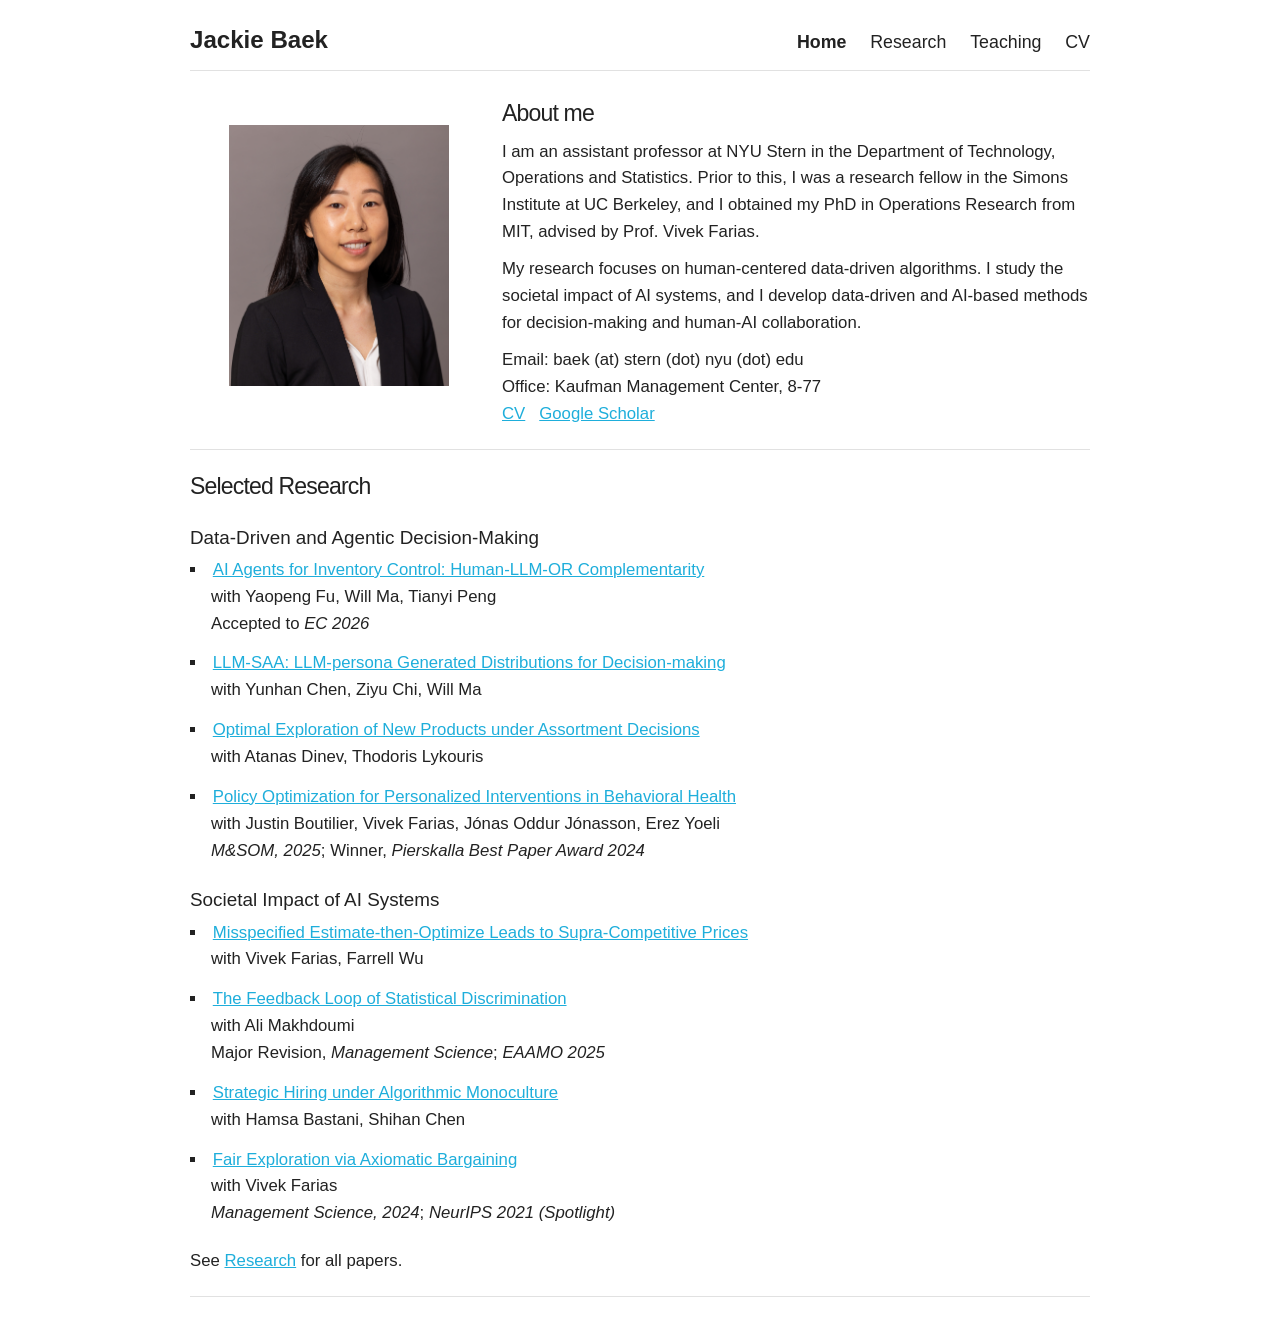
==== index.html @ e452ae92 "update" ====
<!DOCTYPE html>
<html lang="en">
<head>

<!-- Google tag (gtag.js) -->
<script async src="https://www.googletagmanager.com/gtag/js?id=G-JCWWLEYW8F"></script>
<script>
  window.dataLayer = window.dataLayer || [];
  function gtag(){dataLayer.push(arguments);}
  gtag('js', new Date());

  gtag('config', 'G-JCWWLEYW8F');
</script>

  <!-- Basic Page Needs
  –––––––––––––––––––––––––––––––––––––––––––––––––– -->
  <meta charset="utf-8">
  <title>Jackie Baek</title>
  <meta name="description" content="">
  <meta name="author" content="">

  <!-- Mobile Specific Metas
  –––––––––––––––––––––––––––––––––––––––––––––––––– -->
  <meta name="viewport" content="width=device-width, initial-scale=1">

  <!-- FONT
  –––––––––––––––––––––––––––––––––––––––––––––––––– -->
  <link href='https://fonts.googleapis.com/css?family=Open+Sans' rel='stylesheet' type='text/css'>

  <!-- CSS
  –––––––––––––––––––––––––––––––––––––––––––––––––– -->
  <link rel="stylesheet" href="normalize.css">
  <link rel="stylesheet" href="skeleton.css">

  <style>
    .topnav { margin-top: 2rem; font-size: 1.7rem; display: flex; align-items: baseline; justify-content: space-between; }
    .topnav .brand { color: #222; text-decoration: none; font-size: 2.3rem; font-weight: 600; }
    .topnav .navlinks a { color: #222; text-decoration: none; margin-left: 1.8rem; }
    .topnav .navlinks a:hover { text-decoration: underline; }
    .topnav .navlinks a.active { font-weight: 600; }
    .topnav-rule { margin: 1rem 0 0 0; }
    .theme { font-size: 1.8rem; font-weight: 400; margin-bottom: 0.4rem; }
    .theme-desc { color: #777; font-size: 1.5rem; margin: 0 0 0.8rem 0; }
    .eight.columns p { margin-bottom: 1rem; }
  </style>

</head>
<body>

  <!-- Primary Page Layout
  –––––––––––––––––––––––––––––––––––––––––––––––––– -->
  <div class="container">

    <div class="topnav">
        <a href="index.html" class="brand">Jackie Baek</a>
        <div class="navlinks">
            <a href="index.html" class="active">Home</a>
            <a href="publications.html">Research</a>
            <a href="teaching.html">Teaching</a>
            <a href="CV/baek_cv.pdf">CV</a>
        </div>
    </div>

    <hr class="topnav-rule">

    <div class="row" style="margin-top: 3%">
        <div class="four columns" style="margin-top: 3%">
            <img src="profile.jpg" width="80%" style="margin-left: 14%;">
        </div>
        <div class="eight columns">
            <h4 style="font-size: 2.2rem; font-weight: 400; margin-bottom: 0.9rem;">About me</h4>
                <p>
    I am an assistant professor at NYU Stern in the
    <a class="hidelink" href="https://www.stern.nyu.edu/experience-stern/about/departments-centers-initiatives/academic-departments/ioms-dept">Department of Technology, Operations and Statistics</a>.
    Prior to this, I was a research fellow in the <a class='hidelink' href="https://simons.berkeley.edu/">Simons Institute at UC Berkeley</a>, and
    I obtained my PhD in <a class="hidelink" href="https://orc.mit.edu/">Operations Research from MIT</a>, advised by <a class="hidelink" href="http://web.mit.edu/vivekf/www/">Prof. Vivek Farias</a>.
  </p>
  <p>
My research focuses on human-centered data-driven algorithms.
I study the societal impact of AI systems, and I develop data-driven and AI-based methods for decision-making and human-AI collaboration.
                </p>
<b style="font-weight: 400">Email</b>: baek (at) stern (dot) nyu (dot) edu <br>
<b style="font-weight: 400">Office</b>: Kaufman Management Center, 8-77 <br>
<a href="CV/baek_cv.pdf">CV</a>
&nbsp;
<a href="https://scholar.google.com/citations?user=Zjz3ZpMAAAAJ&hl">Google Scholar</a>

        </div>
    </div>
          <hr>
          <h4 style="font-size: 2.2rem; font-weight: 400;"> Selected Research </h4>
          <h6 class="theme"> Data-Driven and Agentic Decision-Making </h6>
    <ul>
            <li>
                <a href="https://arxiv.org/abs/2602.12631">AI Agents for Inventory Control: Human-LLM-OR Complementarity</a>
                <dd>with Yaopeng Fu, Will Ma, Tianyi Peng</dd>
                <dd>Accepted to <em>EC 2026</em></dd>
            </li>
            <li>
                <a href="https://arxiv.org/abs/2602.06357">LLM-SAA: LLM-persona Generated Distributions for Decision-making</a>
                <dd>with Yunhan Chen, Ziyu Chi, Will Ma</dd>
            </li>
            <li>
                <a href="https://arxiv.org/abs/2604.18800">Optimal Exploration of New Products under Assortment Decisions</a>
                <dd>with Atanas Dinev, Thodoris Lykouris</dd>
            </li>
            <li>
                <a href="https://pubsonline.informs.org/doi/full/10.1287/msom.2023.0548">Policy Optimization for Personalized Interventions in Behavioral Health</a>
                <dd>with Justin Boutilier, Vivek Farias, Jónas Oddur Jónasson, Erez Yoeli</dd>
                <dd><em>M&amp;SOM, 2025</em>; Winner, <em>Pierskalla Best Paper Award 2024</em></dd>
            </li>
    </ul>


          <h6 class="theme"> Societal Impact of AI Systems </h6>
    <ul>
            <li>
                <a href="https://arxiv.org/abs/2605.16064">Misspecified Estimate-then-Optimize Leads to Supra-Competitive Prices</a>
                <dd>with Vivek Farias, Farrell Wu</dd>
            </li>

            <li>
                <a href="https://papers.ssrn.com/sol3/papers.cfm?abstract_id=4658797">The Feedback Loop of Statistical Discrimination</a>
                <dd>with Ali Makhdoumi</dd>
                <dd>Major Revision, <em>Management Science</em>; <em>EAAMO 2025</em></dd>
            </li>
            <li>
                <a href="https://arxiv.org/abs/2502.20063">Strategic Hiring under Algorithmic Monoculture </a>
                <dd>with Hamsa Bastani, Shihan Chen</dd>
            </li>
            <li>
                <a href="https://pubsonline.informs.org/doi/abs/10.1287/mnsc.2022.01985">Fair Exploration via Axiomatic Bargaining</a>
                <dd>with Vivek Farias</dd>
                <dd><em>Management Science, 2024</em>; <em>NeurIPS 2021 (Spotlight)</em></dd>
            </li>


    </ul>

          <p style="margin-top: 1.5rem;">See <a href="publications.html">Research</a> for all papers.</p>

    <hr>

  </div>

<!-- End Document
  –––––––––––––––––––––––––––––––––––––––––––––––––– -->
</body>
</html>
---- skeleton.css ----
/*
* Skeleton V2.0.4
* Copyright 2014, Dave Gamache
* www.getskeleton.com
* Free to use under the MIT license.
* http://www.opensource.org/licenses/mit-license.php
* 12/29/2014
*/


/* Table of contents
â€“â€“â€“â€“â€“â€“â€“â€“â€“â€“â€“â€“â€“â€“â€“â€“â€“â€“â€“â€“â€“â€“â€“â€“â€“â€“â€“â€“â€“â€“â€“â€“â€“â€“â€“â€“â€“â€“â€“â€“â€“â€“â€“â€“â€“â€“â€“â€“â€“â€“
- Grid
- Base Styles
- Typography
- Links
- Buttons
- Forms
- Lists
- Code
- Tables
- Spacing
- Utilities
- Clearing
- Media Queries
*/


/* Grid
â€“â€“â€“â€“â€“â€“â€“â€“â€“â€“â€“â€“â€“â€“â€“â€“â€“â€“â€“â€“â€“â€“â€“â€“â€“â€“â€“â€“â€“â€“â€“â€“â€“â€“â€“â€“â€“â€“â€“â€“â€“â€“â€“â€“â€“â€“â€“â€“â€“â€“ */
.container {
  position: relative;
  width: 100%;
  max-width: 900px;
  margin: 0 auto;
  padding: 0 20px;
  box-sizing: border-box; }
.column,
.columns {
  width: 100%;
  float: left;
  box-sizing: border-box; }

/* For devices larger than 400px */
@media (min-width: 400px) {
  .container {
    width: 85%;
    padding: 0; }
}

/* For devices larger than 550px */
@media (min-width: 550px) {
  .container {
    width: 80%; }
  .column,
  .columns {
    margin-left: 4%; }
  .column:first-child,
  .columns:first-child {
    margin-left: 0; }

  .one.column,
  .one.columns                    { width: 4.66666666667%; }
  .two.columns                    { width: 13.3333333333%; }
  .three.columns                  { width: 22%;            }
  .four.columns                   { width: 30.6666666667%; }
  .five.columns                   { width: 39.3333333333%; }
  .six.columns                    { width: 48%;            }
  .seven.columns                  { width: 56.6666666667%; }
  .eight.columns                  { width: 65.3333333333%; }
  .nine.columns                   { width: 74.0%;          }
  .ten.columns                    { width: 82.6666666667%; }
  .eleven.columns                 { width: 91.3333333333%; }
  .twelve.columns                 { width: 100%; margin-left: 0; }

  .one-third.column               { width: 30.6666666667%; }
  .two-thirds.column              { width: 65.3333333333%; }

  .one-half.column                { width: 48%; }

  /* Offsets */
  .offset-by-one.column,
  .offset-by-one.columns          { margin-left: 8.66666666667%; }
  .offset-by-two.column,
  .offset-by-two.columns          { margin-left: 17.3333333333%; }
  .offset-by-three.column,
  .offset-by-three.columns        { margin-left: 26%;            }
  .offset-by-four.column,
  .offset-by-four.columns         { margin-left: 34.6666666667%; }
  .offset-by-five.column,
  .offset-by-five.columns         { margin-left: 43.3333333333%; }
  .offset-by-six.column,
  .offset-by-six.columns          { margin-left: 52%;            }
  .offset-by-seven.column,
  .offset-by-seven.columns        { margin-left: 60.6666666667%; }
  .offset-by-eight.column,
  .offset-by-eight.columns        { margin-left: 69.3333333333%; }
  .offset-by-nine.column,
  .offset-by-nine.columns         { margin-left: 78.0%;          }
  .offset-by-ten.column,
  .offset-by-ten.columns          { margin-left: 86.6666666667%; }
  .offset-by-eleven.column,
  .offset-by-eleven.columns       { margin-left: 95.3333333333%; }

  .offset-by-one-third.column,
  .offset-by-one-third.columns    { margin-left: 34.6666666667%; }
  .offset-by-two-thirds.column,
  .offset-by-two-thirds.columns   { margin-left: 69.3333333333%; }

  .offset-by-one-half.column,
  .offset-by-one-half.columns     { margin-left: 52%; }

}


/* Base Styles
â€“â€“â€“â€“â€“â€“â€“â€“â€“â€“â€“â€“â€“â€“â€“â€“â€“â€“â€“â€“â€“â€“â€“â€“â€“â€“â€“â€“â€“â€“â€“â€“â€“â€“â€“â€“â€“â€“â€“â€“â€“â€“â€“â€“â€“â€“â€“â€“â€“â€“ */
/* NOTE
html is set to 62.5% so that all the REM measurements throughout Skeleton
are based on 10px sizing. So basically 1.5rem = 15px :) */
html {
  font-size: 65.5%; }
body {
  font-size: 1.6em; /* currently ems cause chrome bug misinterpreting rems on body element */
  line-height: 1.6;
  font-weight: 200;
  font-family: "Raleway", "HelveticaNeue", "Helvetica Neue", "Open+Sans" Helvetica, Arial, sans-serif;
  color: #222; }


/* Typography
â€“â€“â€“â€“â€“â€“â€“â€“â€“â€“â€“â€“â€“â€“â€“â€“â€“â€“â€“â€“â€“â€“â€“â€“â€“â€“â€“â€“â€“â€“â€“â€“â€“â€“â€“â€“â€“â€“â€“â€“â€“â€“â€“â€“â€“â€“â€“â€“â€“â€“ */
h1, h2, h3, h4, h5, h6 {
  margin-top: 0;
  margin-bottom: 2rem;
  font-weight: 200; }
h1 { font-size: 4.0rem; line-height: 1.2;  letter-spacing: -.1rem;}
h2 { font-size: 3.6rem; line-height: 1.25; letter-spacing: -.1rem; }
h3 { font-size: 3.0rem; line-height: 1.3;  letter-spacing: -.1rem; }
h4 { font-size: 2.4rem; line-height: 1.35; letter-spacing: -.08rem; }
h5 { font-size: 1.8rem; line-height: 1.2;  letter-spacing: -.05rem; }
h6 { font-size: 1.5rem; line-height: 1.6;  letter-spacing: 0; }

/* Larger than phablet */
@media (min-width: 550px) {
  h1 { font-size: 5.0rem; }
  h2 { font-size: 4.2rem; }
  h3 { font-size: 3.6rem; }
  h4 { font-size: 3.0rem; }
  h5 { font-size: 2.4rem; }
  h6 { font-size: 2.2rem; margin-top: 2.0rem; margin-bottom: 1.0rem;}
}

p {
  margin-top: 0; }


/* Links
â€“â€“â€“â€“â€“â€“â€“â€“â€“â€“â€“â€“â€“â€“â€“â€“â€“â€“â€“â€“â€“â€“â€“â€“â€“â€“â€“â€“â€“â€“â€“â€“â€“â€“â€“â€“â€“â€“â€“â€“â€“â€“â€“â€“â€“â€“â€“â€“â€“â€“ */
a {
  color: #1EAEDB; }
a:hover {
  color: #0FA0CE; }


/* Buttons
â€“â€“â€“â€“â€“â€“â€“â€“â€“â€“â€“â€“â€“â€“â€“â€“â€“â€“â€“â€“â€“â€“â€“â€“â€“â€“â€“â€“â€“â€“â€“â€“â€“â€“â€“â€“â€“â€“â€“â€“â€“â€“â€“â€“â€“â€“â€“â€“â€“â€“ */
.button,
button,
input[type="submit"],
input[type="reset"],
input[type="button"] {
  display: inline-block;
  height: 38px;
  padding: 0 30px;
  color: #555;
  text-align: center;
  font-size: 11px;
  font-weight: 600;
  line-height: 38px;
  letter-spacing: .1rem;
  text-transform: uppercase;
  text-decoration: none;
  white-space: nowrap;
  background-color: transparent;
  border-radius: 4px;
  border: 1px solid #bbb;
  cursor: pointer;
  box-sizing: border-box; }
.button:hover,
button:hover,
input[type="submit"]:hover,
input[type="reset"]:hover,
input[type="button"]:hover,
.button:focus,
button:focus,
input[type="submit"]:focus,
input[type="reset"]:focus,
input[type="button"]:focus {
  color: #333;
  border-color: #888;
  outline: 0; }
.button.button-primary,
button.button-primary,
input[type="submit"].button-primary,
input[type="reset"].button-primary,
input[type="button"].button-primary {
  color: #FFF;
  background-color: #33C3F0;
  border-color: #33C3F0; }
.button.button-primary:hover,
button.button-primary:hover,
input[type="submit"].button-primary:hover,
input[type="reset"].button-primary:hover,
input[type="button"].button-primary:hover,
.button.button-primary:focus,
button.button-primary:focus,
input[type="submit"].button-primary:focus,
input[type="reset"].button-primary:focus,
input[type="button"].button-primary:focus {
  color: #FFF;
  background-color: #1EAEDB;
  border-color: #1EAEDB; }


/* Forms
â€“â€“â€“â€“â€“â€“â€“â€“â€“â€“â€“â€“â€“â€“â€“â€“â€“â€“â€“â€“â€“â€“â€“â€“â€“â€“â€“â€“â€“â€“â€“â€“â€“â€“â€“â€“â€“â€“â€“â€“â€“â€“â€“â€“â€“â€“â€“â€“â€“â€“ */
input[type="email"],
input[type="number"],
input[type="search"],
input[type="text"],
input[type="tel"],
input[type="url"],
input[type="password"],
textarea,
select {
  height: 38px;
  padding: 6px 10px; /* The 6px vertically centers text on FF, ignored by Webkit */
  background-color: #fff;
  border: 1px solid #D1D1D1;
  border-radius: 4px;
  box-shadow: none;
  box-sizing: border-box; }
/* Removes awkward default styles on some inputs for iOS */
input[type="email"],
input[type="number"],
input[type="search"],
input[type="text"],
input[type="tel"],
input[type="url"],
input[type="password"],
textarea {
  -webkit-appearance: none;
     -moz-appearance: none;
          appearance: none; }
textarea {
  min-height: 65px;
  padding-top: 6px;
  padding-bottom: 6px; }
input[type="email"]:focus,
input[type="number"]:focus,
input[type="search"]:focus,
input[type="text"]:focus,
input[type="tel"]:focus,
input[type="url"]:focus,
input[type="password"]:focus,
textarea:focus,
select:focus {
  border: 1px solid #33C3F0;
  outline: 0; }
label,
legend {
  display: block;
  margin-bottom: .5rem;
  font-weight: 600; }
fieldset {
  padding: 0;
  border-width: 0; }
input[type="checkbox"],
input[type="radio"] {
  display: inline; }
label > .label-body {
  display: inline-block;
  margin-left: .5rem;
  font-weight: normal; }


/* Lists
â€“â€“â€“â€“â€“â€“â€“â€“â€“â€“â€“â€“â€“â€“â€“â€“â€“â€“â€“â€“â€“â€“â€“â€“â€“â€“â€“â€“â€“â€“â€“â€“â€“â€“â€“â€“â€“â€“â€“â€“â€“â€“â€“â€“â€“â€“â€“â€“â€“â€“ */
ul {
  list-style: square inside; margin-bottom: 1.5rem;}
ol {
  list-style: decimal inside; }
ol, ul {
  padding-left: 0;
  margin-top: 0; }
ul ul,
ul ol,
ol ol,
ol ul {
  list-style: circle inside;
  margin: 0.0rem 0 0.0rem 3rem;
  font-size: 100%; }

li {
  margin-bottom: 1.25rem;
}

li.sub {
    margin-bottom:0;
}

/* Paper
â€“â€“â€“â€“â€“â€“â€“â€“â€“â€“â€“â€“â€“â€“â€“â€“â€“â€“â€“â€“â€“â€“â€“â€“â€“â€“â€“â€“â€“â€“â€“â€“â€“â€“â€“â€“â€“â€“â€“â€“â€“â€“â€“â€“â€“â€“â€“â€“â€“â€“ */
paper {
  display: block;
  margin: 0 1.2rem;
  font-size: 90%;
  white-space: nowrap;
  background: #F1F1F1;
  border: 1px solid #E1E1E1;
  border-radius: 4px;
  padding: 1rem 1.5rem;
  white-space: pre; }

pre > paper {
}

/* Code
â€“â€“â€“â€“â€“â€“â€“â€“â€“â€“â€“â€“â€“â€“â€“â€“â€“â€“â€“â€“â€“â€“â€“â€“â€“â€“â€“â€“â€“â€“â€“â€“â€“â€“â€“â€“â€“â€“â€“â€“â€“â€“â€“â€“â€“â€“â€“â€“â€“â€“ */
code {
  padding: .2rem .5rem;
  margin: 0 .2rem;
  font-size: 90%;
  white-space: nowrap;
  background: #F1F1F1;
  border: 1px solid #E1E1E1;
  border-radius: 4px; }
pre > code {
  display: block;
  padding: 1rem 1.5rem;
  white-space: pre; }


/* Tables
â€“â€“â€“â€“â€“â€“â€“â€“â€“â€“â€“â€“â€“â€“â€“â€“â€“â€“â€“â€“â€“â€“â€“â€“â€“â€“â€“â€“â€“â€“â€“â€“â€“â€“â€“â€“â€“â€“â€“â€“â€“â€“â€“â€“â€“â€“â€“â€“â€“â€“ */
th,
td {
  padding: 12px 15px;
  text-align: left;
  border-bottom: 1px solid #E1E1E1; }
th:first-child,
td:first-child {
  padding-left: 0; }
th:last-child,
td:last-child {
  padding-right: 0; }


/* Spacing
â€“â€“â€“â€“â€“â€“â€“â€“â€“â€“â€“â€“â€“â€“â€“â€“â€“â€“â€“â€“â€“â€“â€“â€“â€“â€“â€“â€“â€“â€“â€“â€“â€“â€“â€“â€“â€“â€“â€“â€“â€“â€“â€“â€“â€“â€“â€“â€“â€“â€“ */
button,
.button {
  margin-bottom: 1rem; }
input,
textarea,
select,
fieldset {
  margin-bottom: 1.5rem; }
center {
    margin-top: -15px;
    margin-bottom: 10px;
}

pre,
blockquote,
dl,
figure,
table,
p,
ul,
ol,
form {
  margin-bottom: 2rem; }
dd {
    margin-left: 21px;
    margin-top: 0px;
}



/* Utilities
â€“â€“â€“â€“â€“â€“â€“â€“â€“â€“â€“â€“â€“â€“â€“â€“â€“â€“â€“â€“â€“â€“â€“â€“â€“â€“â€“â€“â€“â€“â€“â€“â€“â€“â€“â€“â€“â€“â€“â€“â€“â€“â€“â€“â€“â€“â€“â€“â€“â€“ */
.u-full-width {
  width: 100%;
  box-sizing: border-box; }
.u-max-full-width {
  max-width: 100%;
  box-sizing: border-box; }
.u-pull-right {
  float: right; }
.u-pull-left {
  float: left; }


/* Misc
â€“â€“â€“â€“â€“â€“â€“â€“â€“â€“â€“â€“â€“â€“â€“â€“â€“â€“â€“â€“â€“â€“â€“â€“â€“â€“â€“â€“â€“â€“â€“â€“â€“â€“â€“â€“â€“â€“â€“â€“â€“â€“â€“â€“â€“â€“â€“â€“â€“â€“ */
hr {
  margin-top: 2rem;
  margin-bottom: 2rem;
  border-width: 0;
  border-top: 1px solid #E1E1E1; }


/* Clearing
â€“â€“â€“â€“â€“â€“â€“â€“â€“â€“â€“â€“â€“â€“â€“â€“â€“â€“â€“â€“â€“â€“â€“â€“â€“â€“â€“â€“â€“â€“â€“â€“â€“â€“â€“â€“â€“â€“â€“â€“â€“â€“â€“â€“â€“â€“â€“â€“â€“â€“ */

/* Self Clearing Goodness */
.container:after,
.row:after,
.u-cf {
  content: "";
  display: table;
  clear: both; }


/* Media Queries
â€“â€“â€“â€“â€“â€“â€“â€“â€“â€“â€“â€“â€“â€“â€“â€“â€“â€“â€“â€“â€“â€“â€“â€“â€“â€“â€“â€“â€“â€“â€“â€“â€“â€“â€“â€“â€“â€“â€“â€“â€“â€“â€“â€“â€“â€“â€“â€“â€“â€“ */
/*
Note: The best way to structure the use of media queries is to create the queries
near the relevant code. For example, if you wanted to change the styles for buttons
on small devices, paste the mobile query code up in the buttons section and style it
there.
*/


/* Larger than mobile */
@media (min-width: 400px) {}

/* Larger than phablet (also point when grid becomes active) */
@media (min-width: 550px) {}

/* Larger than tablet */
@media (min-width: 750px) {}

/* Larger than desktop */
@media (min-width: 1000px) {}

/* Larger than Desktop HD */
@media (min-width: 1200px) {}


.hidelink { color: #222; text-decoration: none; }
img { max-width: 100%; }

/**
 * Syntax highlighting styles
 */
.highlight {
  background: #fff; }
  .highlight .c {
    color: #998;
    font-style: italic; }
  .highlight .err {
    color: #a61717;
    background-color: #e3d2d2; }
  .highlight .k {
    font-weight: bold; }
  .highlight .o {
    font-weight: bold; }
  .highlight .cm {
    color: #998;
    font-style: italic; }
  .highlight .cp {
    color: #999;
    font-weight: bold; }
  .highlight .c1 {
    color: #998;
    font-style: italic; }
  .highlight .cs {
    color: #999;
    font-weight: bold;
    font-style: italic; }
  .highlight .gd {
    color: #000;
    background-color: #fdd; }
  .highlight .gd .x {
    color: #000;
    background-color: #faa; }
  .highlight .ge {
    font-style: italic; }
  .highlight .gr {
    color: #a00; }
  .highlight .gh {
    color: #999; }
  .highlight .gi {
    color: #000;
    background-color: #dfd; }
  .highlight .gi .x {
    color: #000;
    background-color: #afa; }
  .highlight .go {
    color: #888; }
  .highlight .gp {
    color: #555; }
  .highlight .gs {
    font-weight: bold; }
  .highlight .gu {
    color: #aaa; }
  .highlight .gt {
    color: #a00; }
  .highlight .kc {
    font-weight: bold; }
  .highlight .kd {
    font-weight: bold; }
  .highlight .kp {
    font-weight: bold; }
  .highlight .kr {
    font-weight: bold; }
  .highlight .kt {
    color: #458;
    font-weight: bold; }
  .highlight .m {
    color: #099; }
  .highlight .s {
    color: #d14; }
  .highlight .na {
    color: #008080; }
  .highlight .nb {
    color: #0086B3; }
  .highlight .nc {
    color: #458;
    font-weight: bold; }
  .highlight .no {
    color: #008080; }
  .highlight .ni {
    color: #800080; }
  .highlight .ne {
    color: #900;
    font-weight: bold; }
  .highlight .nf {
    color: #900;
    font-weight: bold; }
  .highlight .nn {
    color: #555; }
  .highlight .nt {
    color: #000080; }
  .highlight .nv {
    color: #008080; }
  .highlight .ow {
    font-weight: bold; }
  .highlight .w {
    color: #bbb; }
  .highlight .mf {
    color: #099; }
  .highlight .mh {
    color: #099; }
  .highlight .mi {
    color: #099; }
  .highlight .mo {
    color: #099; }
  .highlight .sb {
    color: #d14; }
  .highlight .sc {
    color: #d14; }
  .highlight .sd {
    color: #d14; }
  .highlight .s2 {
    color: #d14; }
  .highlight .se {
    color: #d14; }
  .highlight .sh {
    color: #d14; }
  .highlight .si {
    color: #d14; }
  .highlight .sx {
    color: #d14; }
  .highlight .sr {
    color: #009926; }
  .highlight .s1 {
    color: #d14; }
  .highlight .ss {
    color: #990073; }
  .highlight .bp {
    color: #999; }
  .highlight .vc {
    color: #008080; }
  .highlight .vg {
    color: #008080; }
  .highlight .vi {
    color: #008080; }
  .highlight .il {
    color: #099; }
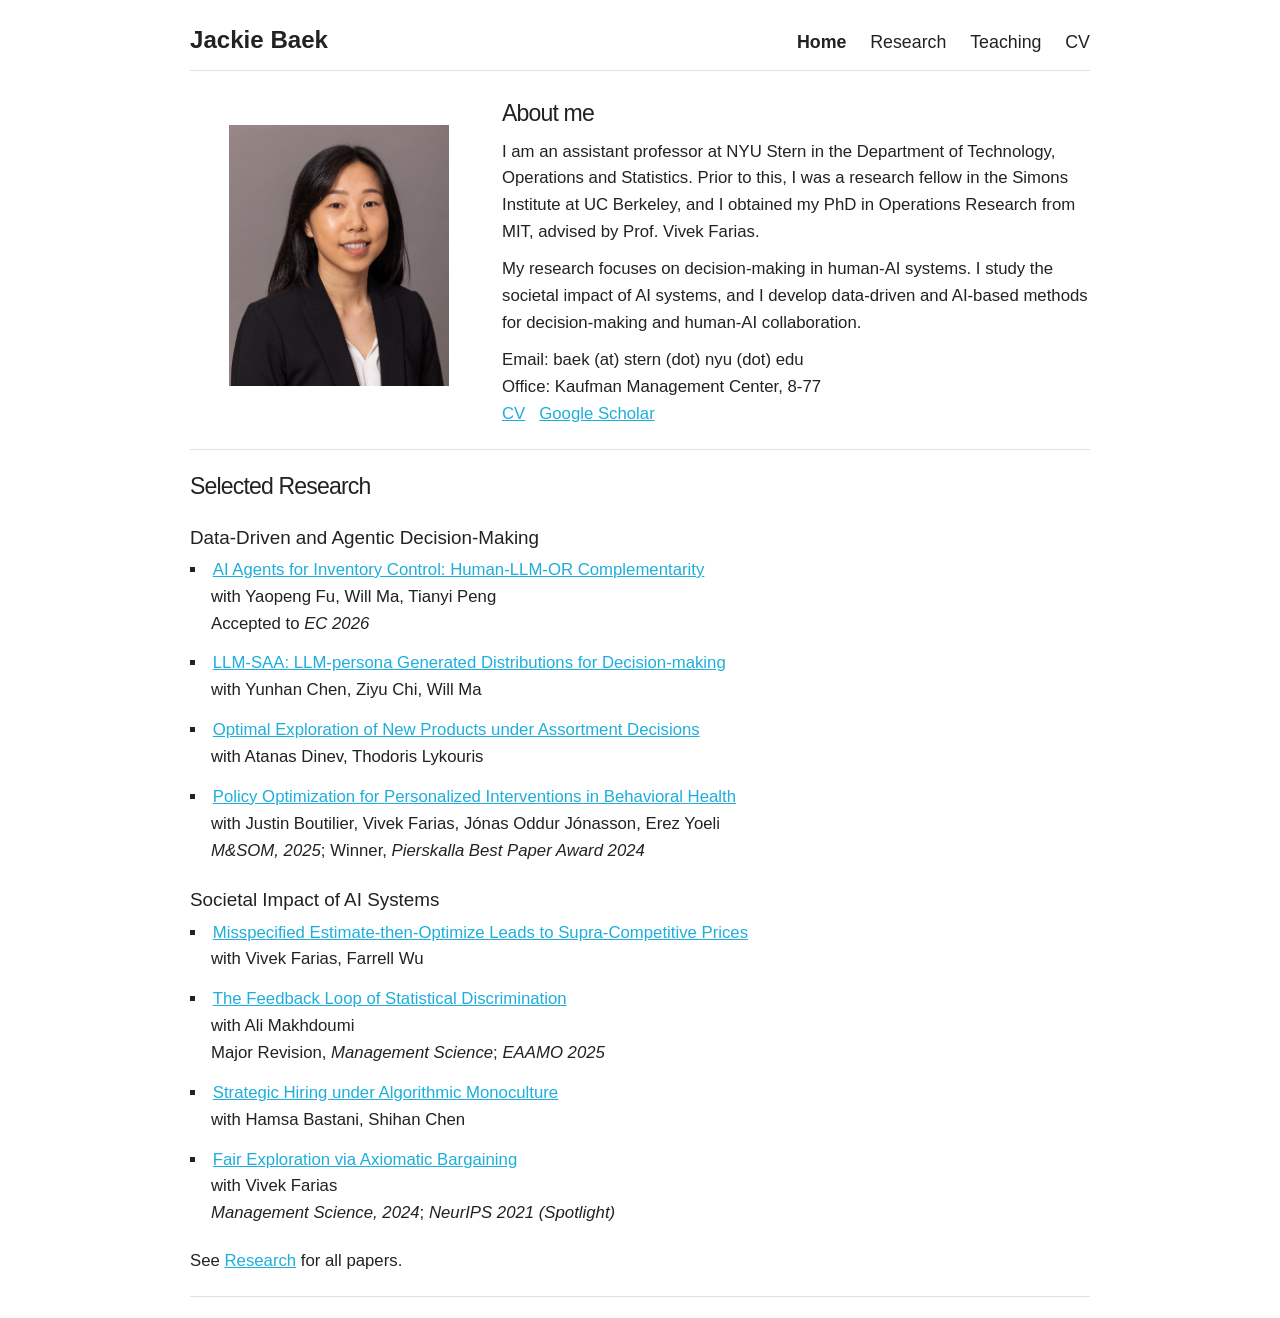
==== commit e917a96c: "update" ====
--- a/index.html
+++ b/index.html
@@ -76,7 +76,7 @@
     I obtained my PhD in <a class="hidelink" href="https://orc.mit.edu/">Operations Research from MIT</a>, advised by <a class="hidelink" href="http://web.mit.edu/vivekf/www/">Prof. Vivek Farias</a>.
   </p>
   <p>
-My research focuses on human-centered data-driven algorithms.
+My research focuses on decision-making in human-AI systems.
 I study the societal impact of AI systems, and I develop data-driven and AI-based methods for decision-making and human-AI collaboration.
                 </p>
 <b style="font-weight: 400">Email</b>: baek (at) stern (dot) nyu (dot) edu <br>
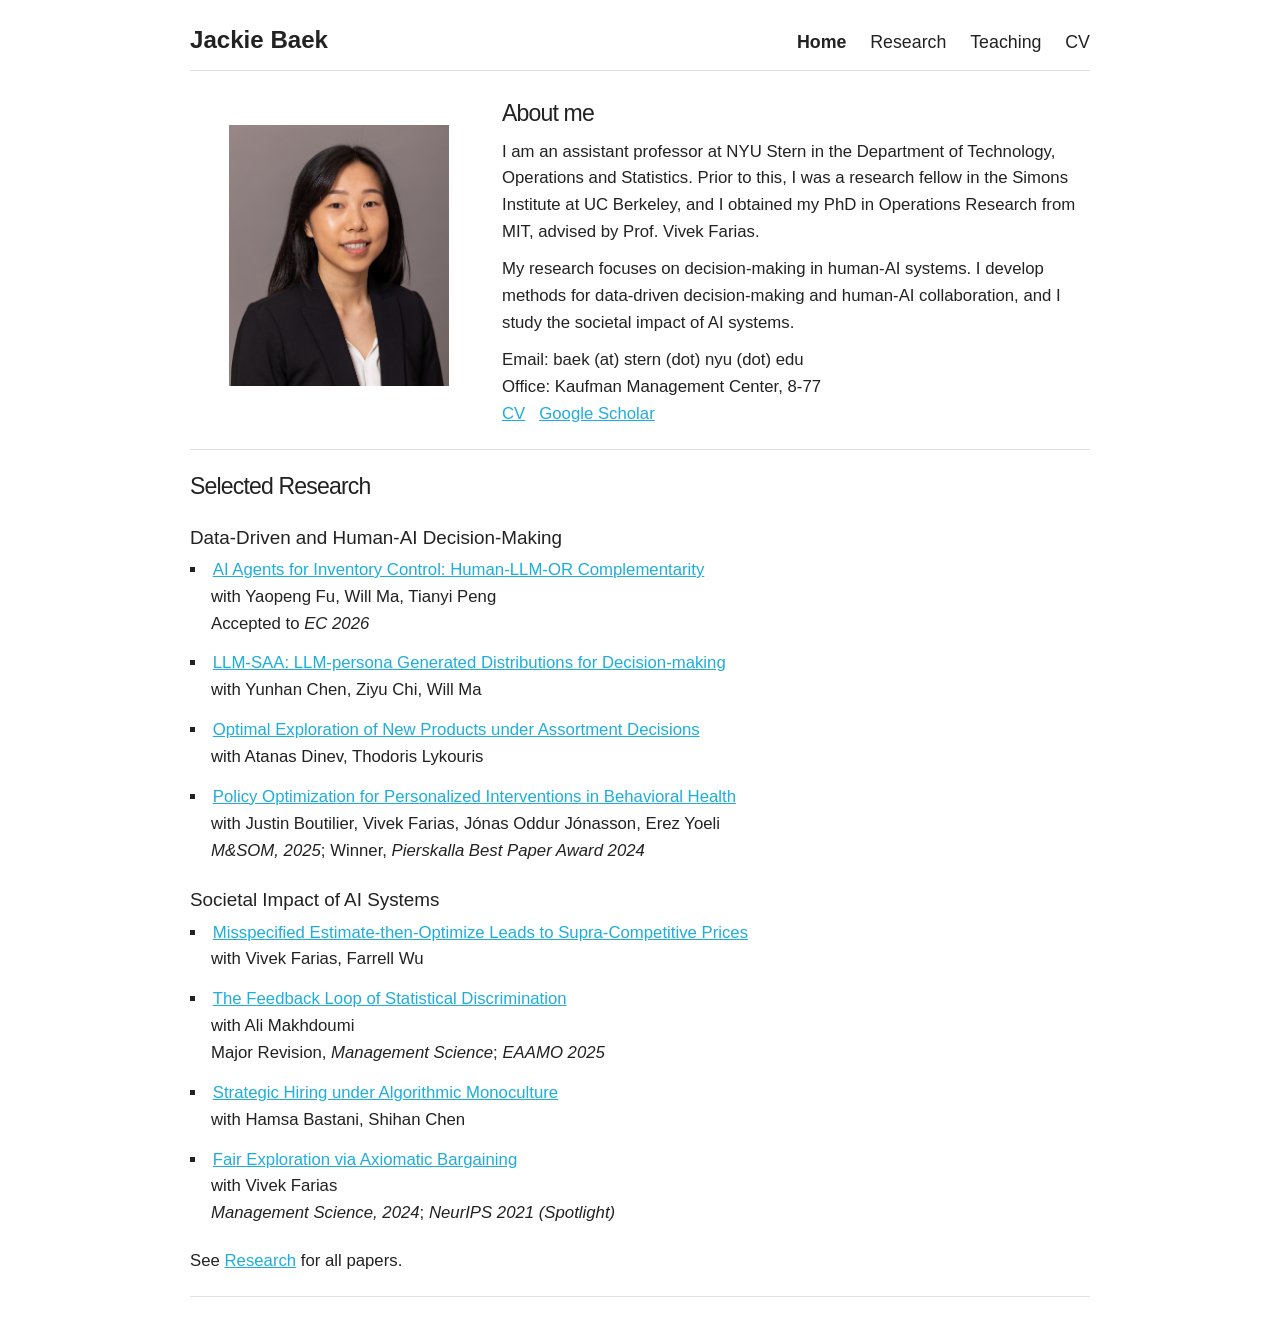
==== commit aaf9c74c: "update" ====
--- a/index.html
+++ b/index.html
@@ -77,7 +77,7 @@
   </p>
   <p>
 My research focuses on decision-making in human-AI systems.
-I study the societal impact of AI systems, and I develop data-driven and AI-based methods for decision-making and human-AI collaboration.
+I develop methods for data-driven decision-making and human-AI collaboration, and I study the societal impact of AI systems.
                 </p>
 <b style="font-weight: 400">Email</b>: baek (at) stern (dot) nyu (dot) edu <br>
 <b style="font-weight: 400">Office</b>: Kaufman Management Center, 8-77 <br>
@@ -89,7 +89,7 @@
     </div>
           <hr>
           <h4 style="font-size: 2.2rem; font-weight: 400;"> Selected Research </h4>
-          <h6 class="theme"> Data-Driven and Agentic Decision-Making </h6>
+          <h6 class="theme"> Data-Driven and Human-AI Decision-Making </h6>
     <ul>
             <li>
                 <a href="https://arxiv.org/abs/2602.12631">AI Agents for Inventory Control: Human-LLM-OR Complementarity</a>
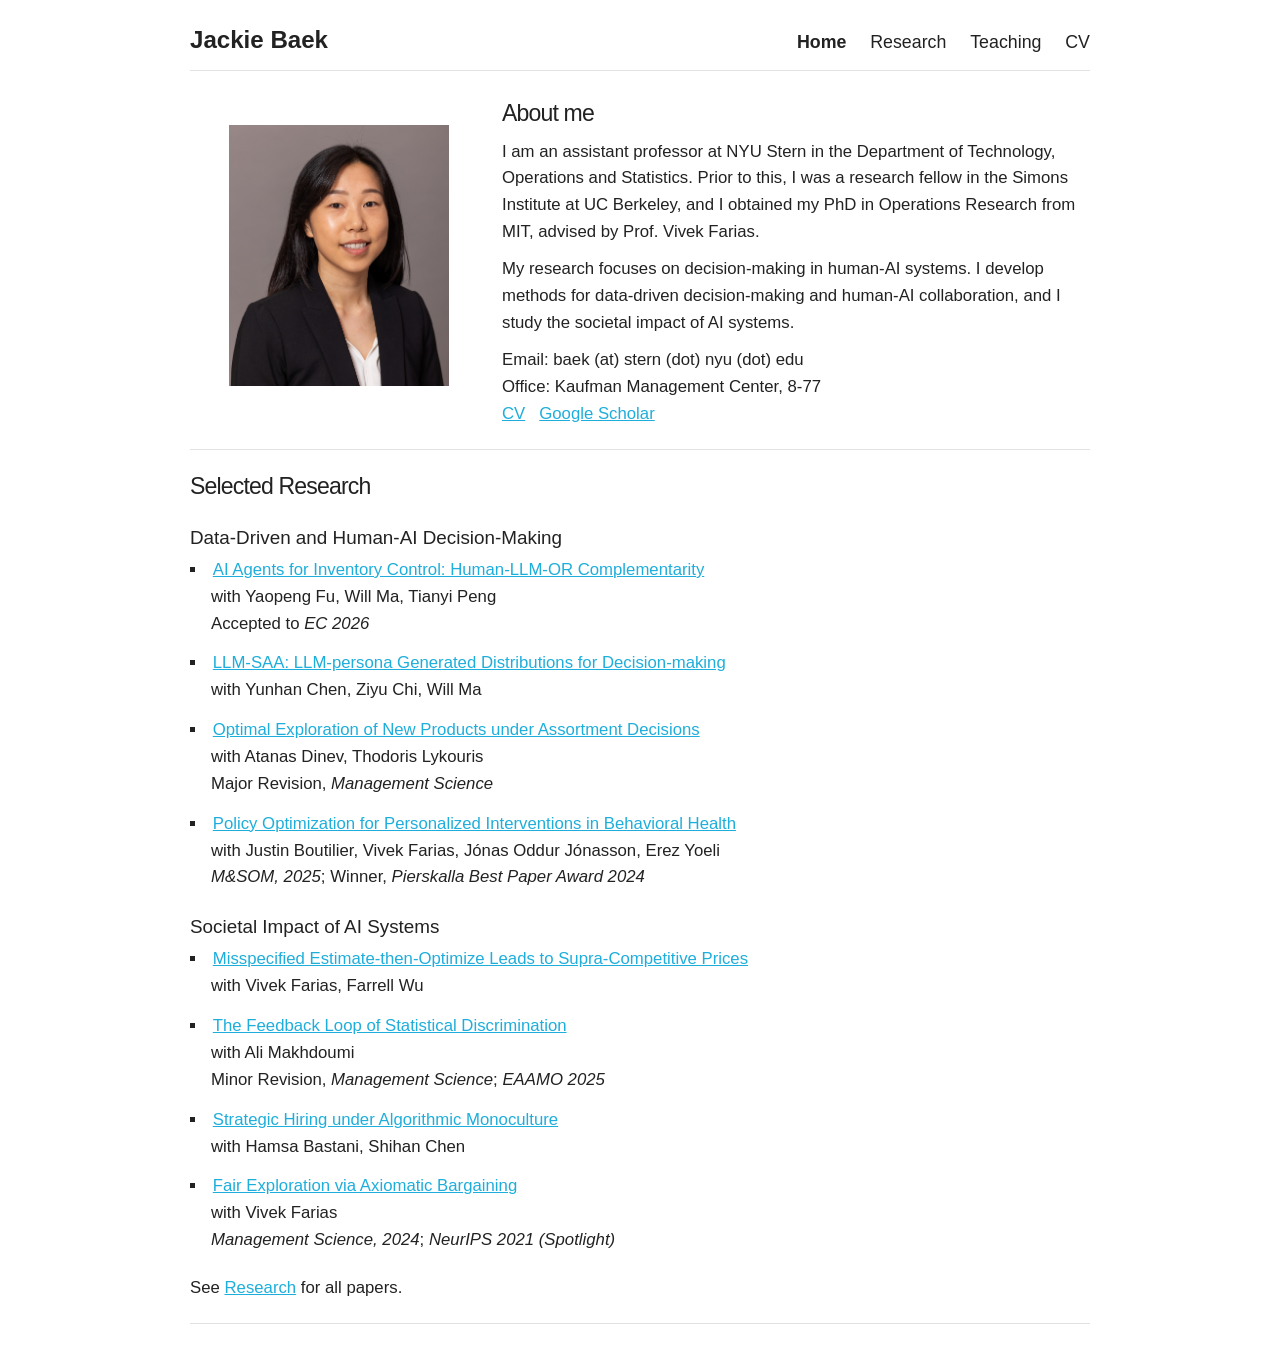
==== commit fa65fe36: "Update revision status for two papers Feedback Loop of Statistical Discrimination: major -> minor re" ====
--- a/index.html
+++ b/index.html
@@ -103,6 +103,7 @@
             <li>
                 <a href="https://arxiv.org/abs/2604.18800">Optimal Exploration of New Products under Assortment Decisions</a>
                 <dd>with Atanas Dinev, Thodoris Lykouris</dd>
+                <dd>Major Revision, <em>Management Science</em></dd>
             </li>
             <li>
                 <a href="https://pubsonline.informs.org/doi/full/10.1287/msom.2023.0548">Policy Optimization for Personalized Interventions in Behavioral Health</a>
@@ -122,7 +123,7 @@
             <li>
                 <a href="https://papers.ssrn.com/sol3/papers.cfm?abstract_id=4658797">The Feedback Loop of Statistical Discrimination</a>
                 <dd>with Ali Makhdoumi</dd>
-                <dd>Major Revision, <em>Management Science</em>; <em>EAAMO 2025</em></dd>
+                <dd>Minor Revision, <em>Management Science</em>; <em>EAAMO 2025</em></dd>
             </li>
             <li>
                 <a href="https://arxiv.org/abs/2502.20063">Strategic Hiring under Algorithmic Monoculture </a>
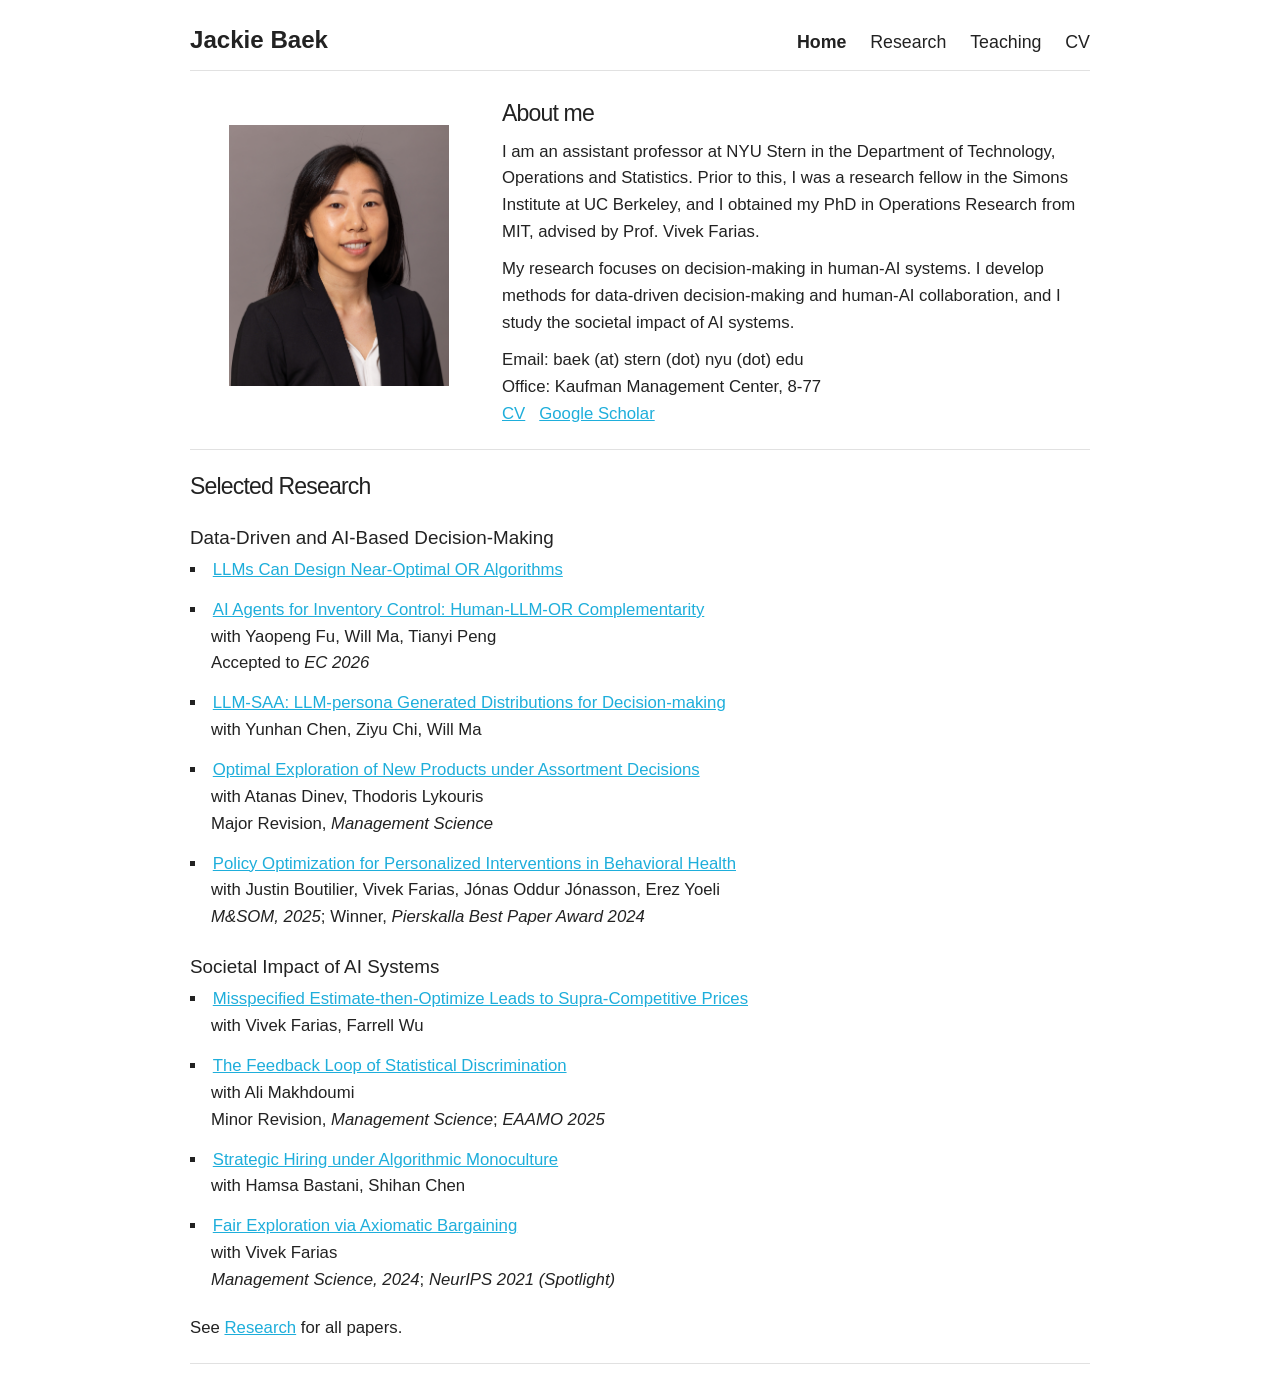
==== commit cd90fcc8: "Add working paper: LLMs Can Design Near-Optimal OR Algorithms Added to homepage (first group) and Re" ====
--- a/index.html
+++ b/index.html
@@ -89,8 +89,11 @@
     </div>
           <hr>
           <h4 style="font-size: 2.2rem; font-weight: 400;"> Selected Research </h4>
-          <h6 class="theme"> Data-Driven and Human-AI Decision-Making </h6>
+          <h6 class="theme"> Data-Driven and AI-Based Decision-Making </h6>
     <ul>
+            <li>
+                <a href="https://arxiv.org/abs/2608.27296">LLMs Can Design Near-Optimal OR Algorithms</a>
+            </li>
             <li>
                 <a href="https://arxiv.org/abs/2602.12631">AI Agents for Inventory Control: Human-LLM-OR Complementarity</a>
                 <dd>with Yaopeng Fu, Will Ma, Tianyi Peng</dd>
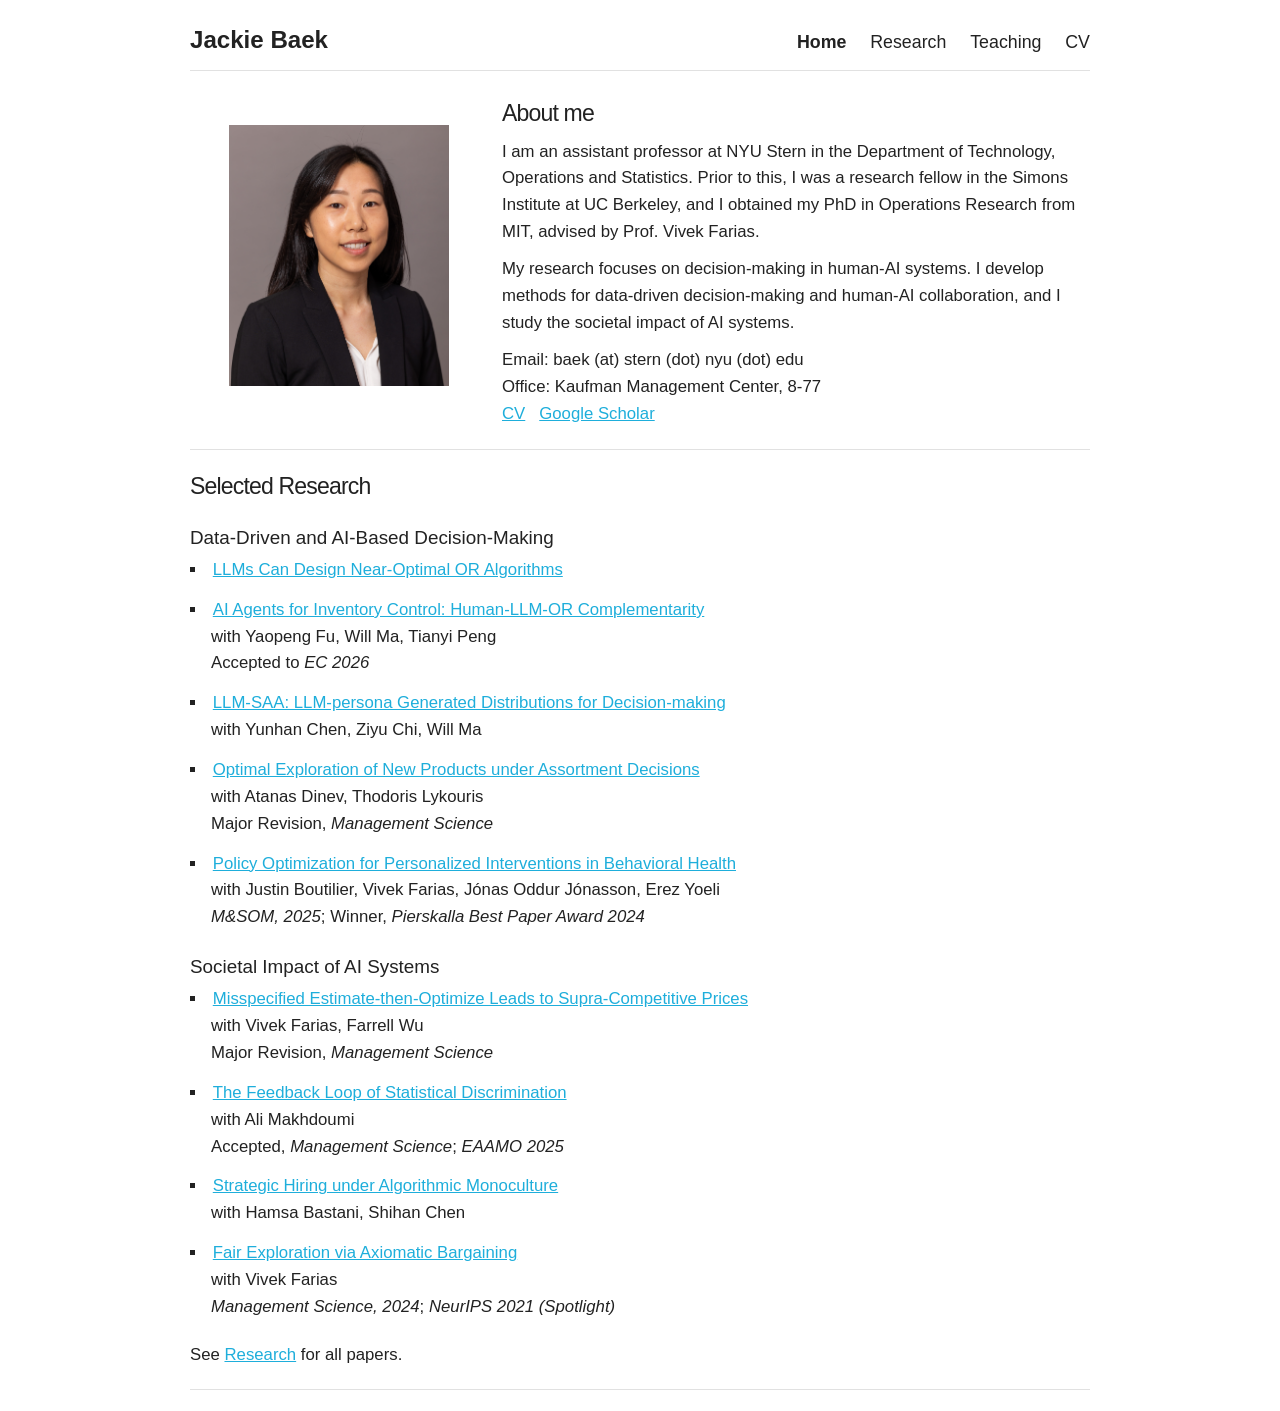
==== commit 5b3c9c4d: "Feedback Loop accepted at Management Science; Misspecified pricing major revision Co-Authored-By: Cl" ====
--- a/index.html
+++ b/index.html
@@ -121,12 +121,13 @@
             <li>
                 <a href="https://arxiv.org/abs/2605.16064">Misspecified Estimate-then-Optimize Leads to Supra-Competitive Prices</a>
                 <dd>with Vivek Farias, Farrell Wu</dd>
+                <dd>Major Revision, <em>Management Science</em></dd>
             </li>
 
             <li>
                 <a href="https://papers.ssrn.com/sol3/papers.cfm?abstract_id=4658797">The Feedback Loop of Statistical Discrimination</a>
                 <dd>with Ali Makhdoumi</dd>
-                <dd>Minor Revision, <em>Management Science</em>; <em>EAAMO 2025</em></dd>
+                <dd>Accepted, <em>Management Science</em>; <em>EAAMO 2025</em></dd>
             </li>
             <li>
                 <a href="https://arxiv.org/abs/2502.20063">Strategic Hiring under Algorithmic Monoculture </a>
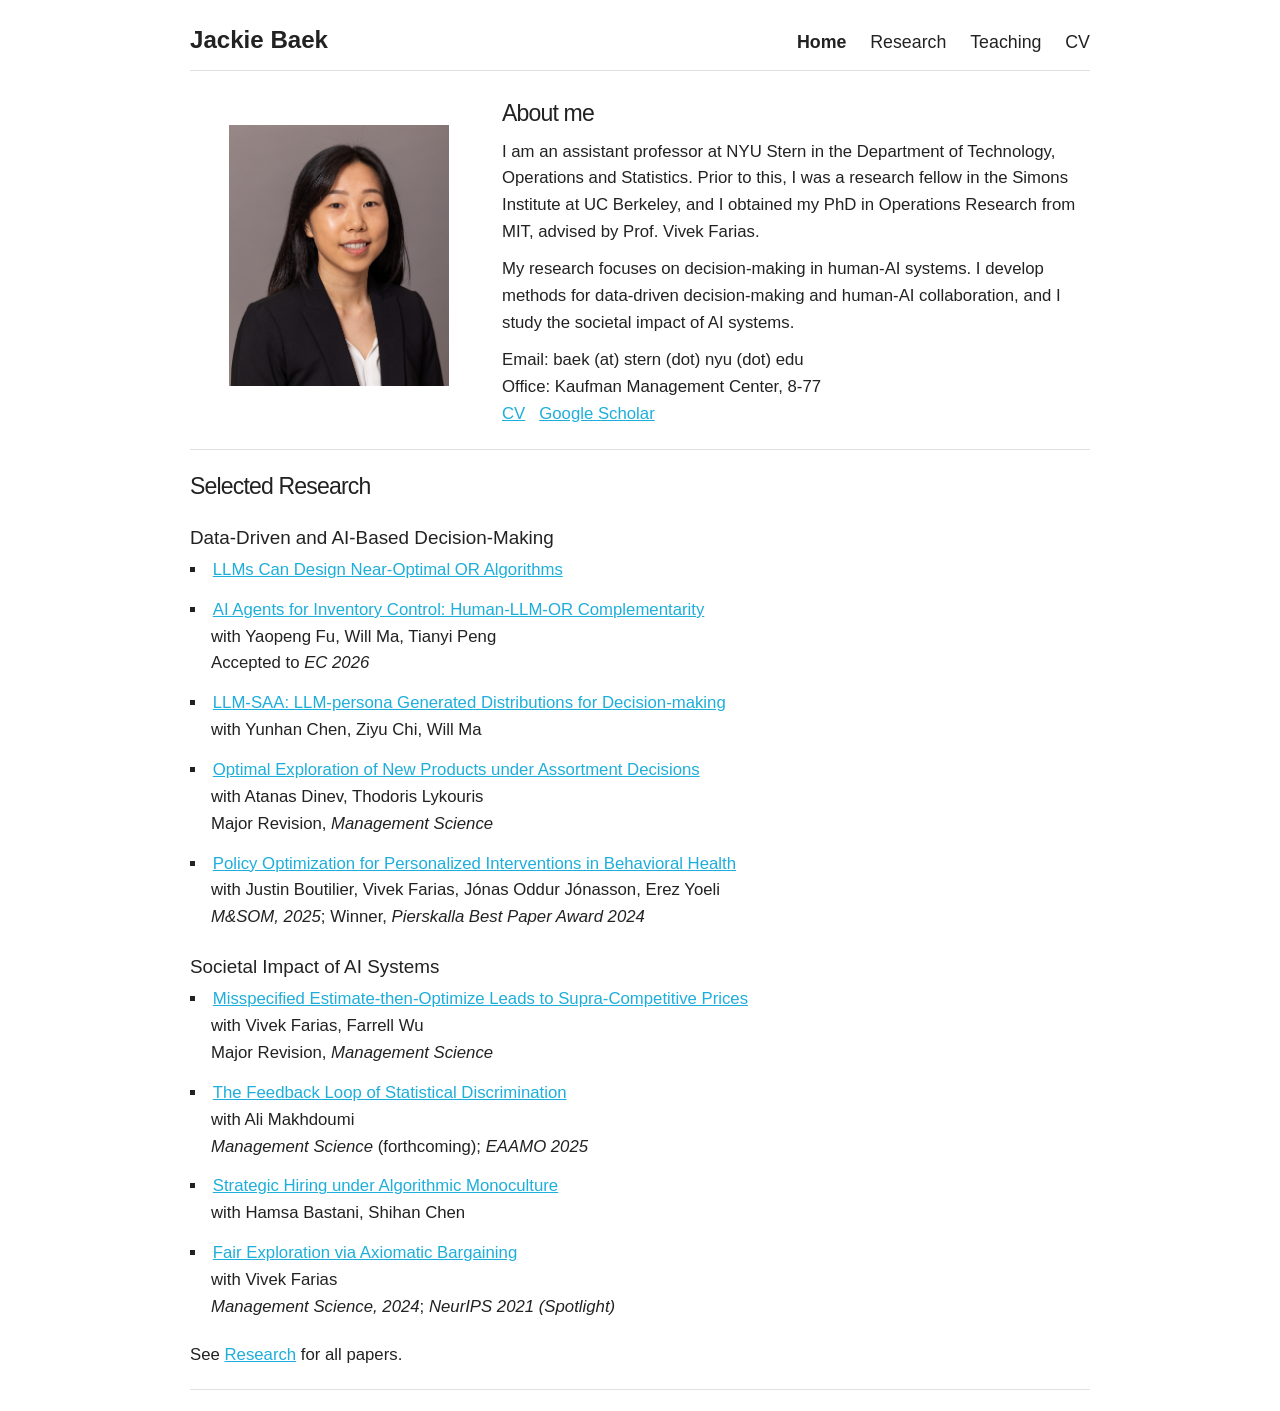
==== commit f9b664cf: "Feedback Loop: show as Management Science (forthcoming) Co-Authored-By: Claude Opus 5.5 <noreply@ant" ====
--- a/index.html
+++ b/index.html
@@ -127,7 +127,7 @@
             <li>
                 <a href="https://papers.ssrn.com/sol3/papers.cfm?abstract_id=4658797">The Feedback Loop of Statistical Discrimination</a>
                 <dd>with Ali Makhdoumi</dd>
-                <dd>Accepted, <em>Management Science</em>; <em>EAAMO 2025</em></dd>
+                <dd><em>Management Science</em> (forthcoming); <em>EAAMO 2025</em></dd>
             </li>
             <li>
                 <a href="https://arxiv.org/abs/2502.20063">Strategic Hiring under Algorithmic Monoculture </a>
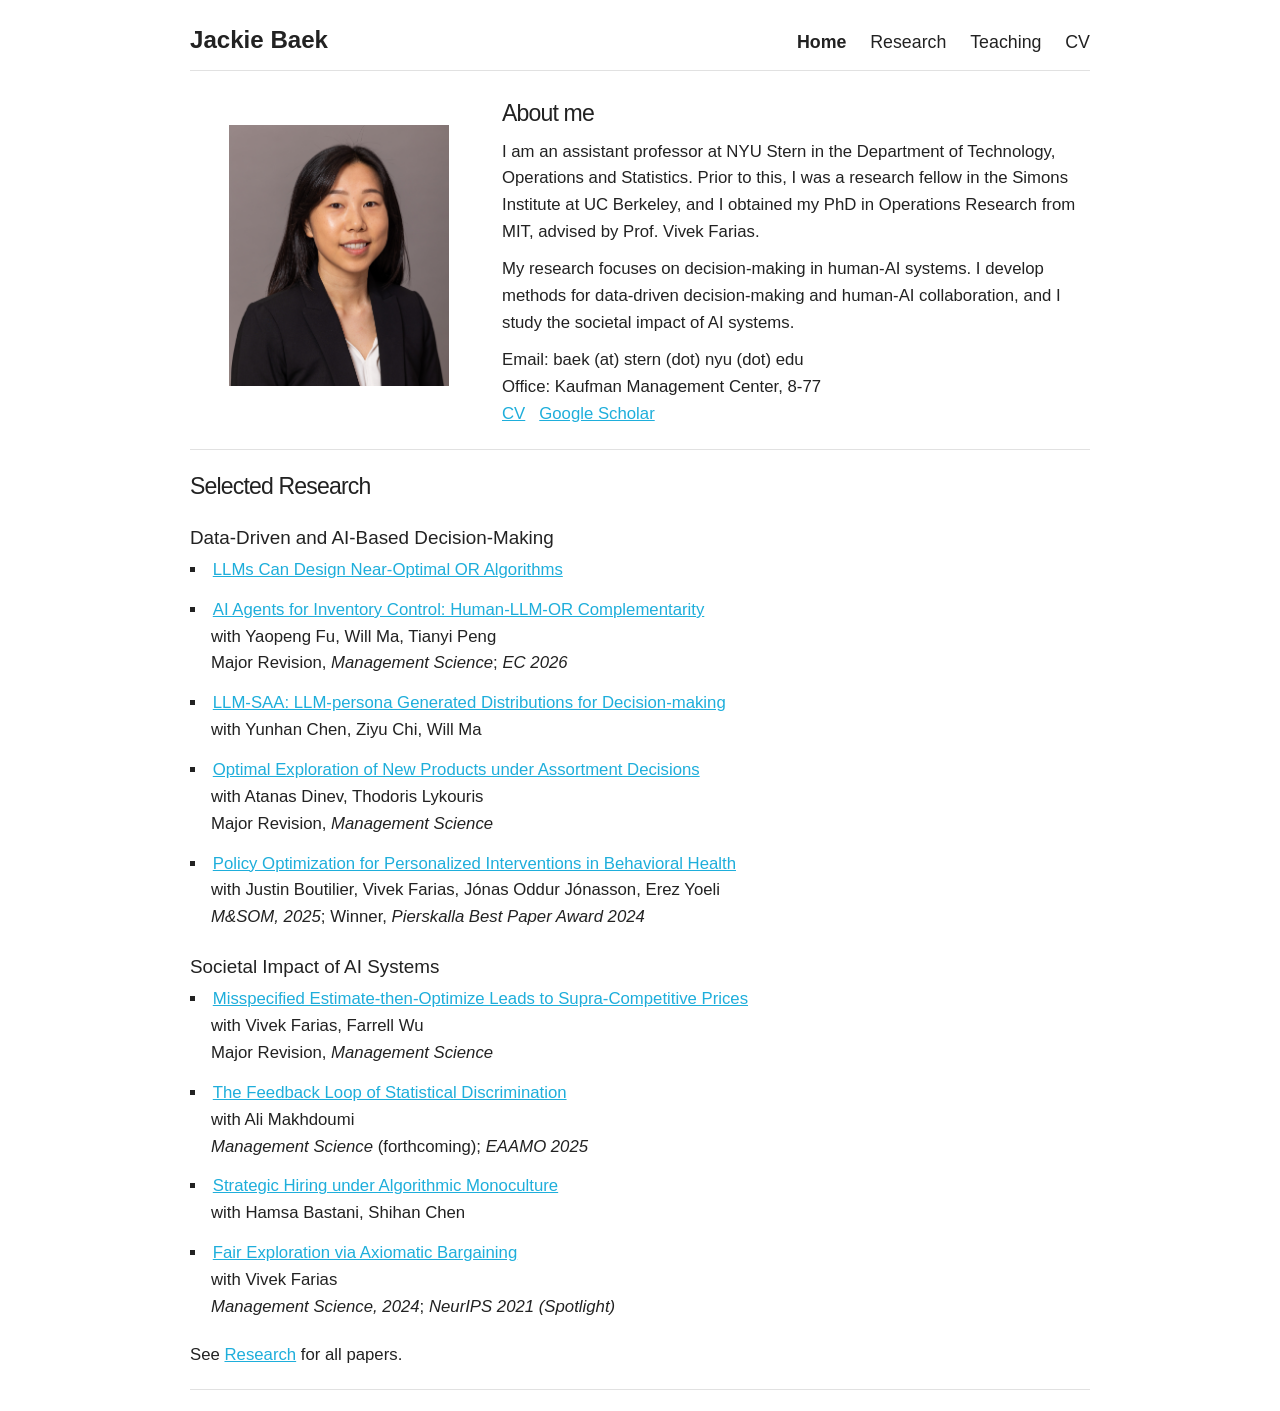
==== commit f86e2d6b: "AI Agents: major revision at Management Science; EC 2026 papers now 'Appeared in' Co-Authored-By: Cl" ====
--- a/index.html
+++ b/index.html
@@ -97,7 +97,7 @@
             <li>
                 <a href="https://arxiv.org/abs/2602.12631">AI Agents for Inventory Control: Human-LLM-OR Complementarity</a>
                 <dd>with Yaopeng Fu, Will Ma, Tianyi Peng</dd>
-                <dd>Accepted to <em>EC 2026</em></dd>
+                <dd>Major Revision, <em>Management Science</em>; <em>EC 2026</em></dd>
             </li>
             <li>
                 <a href="https://arxiv.org/abs/2602.06357">LLM-SAA: LLM-persona Generated Distributions for Decision-making</a>
